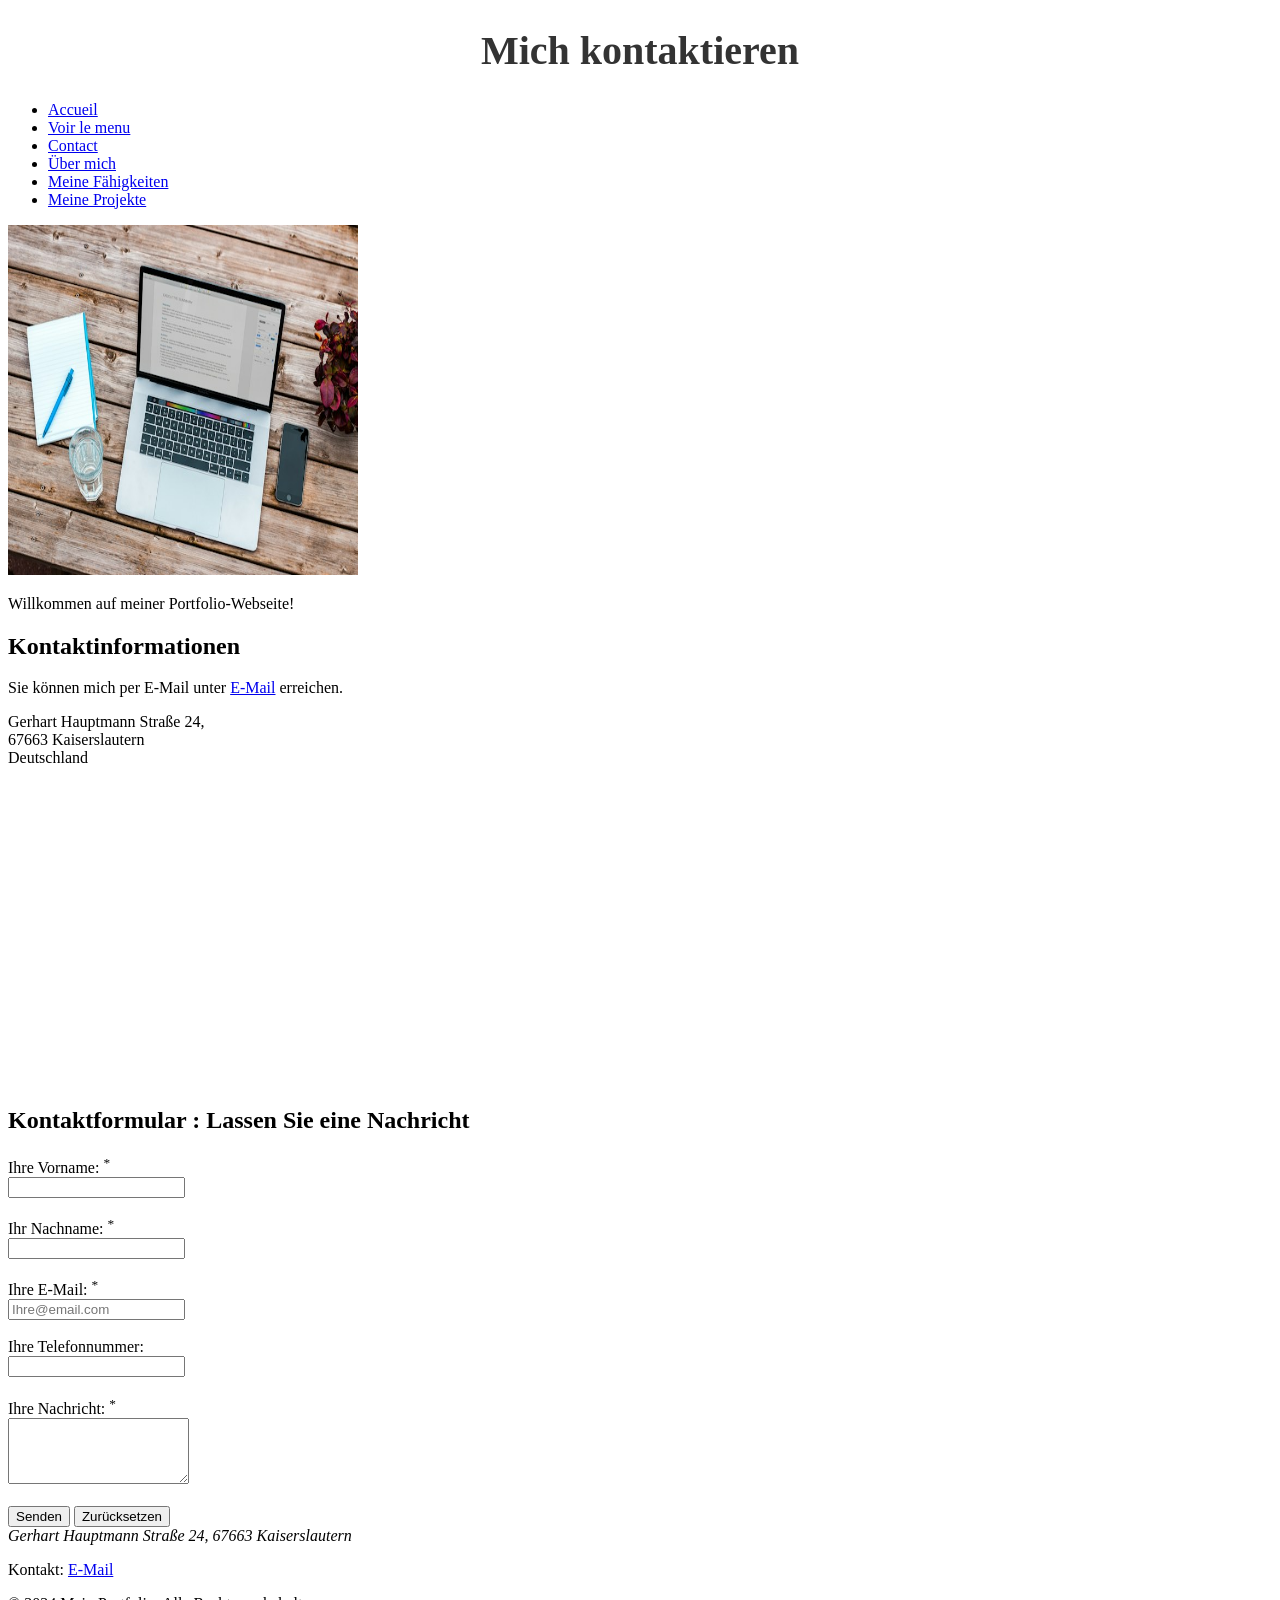
==== contact.html @ 5c2cded9 "first commit css" ====
<!DOCTYPE html>
<html lang="en">
<head>
    <meta charset="UTF-8">
    <meta name="viewport" content="width=device-width, initial-scale=1.0"> 
    <title>Mein Portfolio; Kontakt</title>
    <link rel="stylesheet" href="style.css">
</head>
<body>
    <header> 
        <h1>Mich kontaktieren</h1>
        <nav>

            <ul>
                <li><a href="index.html" title="Accueil">Accueil</a></li>
                <li><a href="menu.html" title="Voir le menu">Voir le menu</a></li>
                <li><a href="contact.html" title="Nous contacter">Contact</a></li>
                <li><a href="#ueber-mich">Über mich</a></li>
                <li><a href="#meine-faehigkeiten">Meine Fähigkeiten</a></li>
                <li><a href="#meine-projekte">Meine Projekte</a></li>
            </ul>

        </nav>

        <img src="img/Foto2_menu_portfolio.jpg" alt="Profilbild" width="350" height="350">
        <p>Willkommen auf meiner Portfolio-Webseite!</p>
    </header>   
    
    <section>
        <h2>Kontaktinformationen</h2>

        <p>
            Sie können mich per E-Mail unter <a href="mailto:sidinestino@gmail.com">E-Mail</a> erreichen.
        </p>
        <p> Gerhart Hauptmann Straße 24, <br>
            67663 Kaiserslautern <br>
            Deutschland
        </p>
        <iframe src="https://www.google.com/maps/embed?pb=!1m18!1m12!1m3!1d3203.0608102274264!2d7.750474277062258!3d49.429993671415325!2m3!1f0!2f0!3f0!3m2!1i1024!2i768!4f13.1!3m3!1m2!1s0x47966d5299367ff9%3A0xfeb5b568e12f0fcb!2sGerhart-Hauptmann-Stra%C3%9Fe%2024%2C%2067663%20Kaiserslautern!5e1!3m2!1sfr!2sde!4v1792609342689!5m2!1sfr!2sde" width="1200" height="300" style="border:0;" allowfullscreen="" loading="lazy" referrerpolicy="strict-origin-when-cross-origin"></iframe>

        <h2> Kontaktformular : Lassen Sie eine Nachricht</h2>
        <form action="mailto:sidinestino@gmail.com" method="post" enctype="text/plain">
            <div>
                <label for="firstname">Ihre Vorname:  <sup>*</sup></label><br>
                <input type="text" id="firstname" name="firstname" required><br><br>
            </div>   
            
            <div>
                <label for="lastname">Ihr Nachname: <sup>*</sup></label><br>
                <input type="text" id="lastname" name="lastname" required ><br><br>
            </div> 

            <div>
                <label for="email">Ihre E-Mail: <sup>*</sup></label><br>
                <input type="email" id="email" name="email" required placeholder="Ihre@email.com"><br><br>
            </div>    

            <div>
                <label for="num">Ihre Telefonnummer: </label><br>
                <input type="tel" id="num" name="num"><br><br>
            </div> 

            <div>
                <label for="message">Ihre Nachricht: <sup>*</sup></label><br>
                <textarea id="message" name="message" rows="4" required></textarea><br><br>
            </div>

            <input type="submit" value="Senden">
            <input type="reset" value="Zurücksetzen">
            <!-- <button type="submit" value="Senden">Senden</button> -->

        </form>
    </section>

    <footer>
        <address>Gerhart Hauptmann Straße 24, 67663 Kaiserslautern </address> 
        <p>Kontakt: <a href="mailto:sidinestino@gmail.com">E-Mail</a></p>
        <p>&copy; 2024 Mein Portfolio. Alle Rechte vorbehalten.</p>
        
    </footer>


    
</body>
</html>
---- style.css ----
h1 {
    color: #333;
    font-size: 2.5em;
    text-align: center;
}
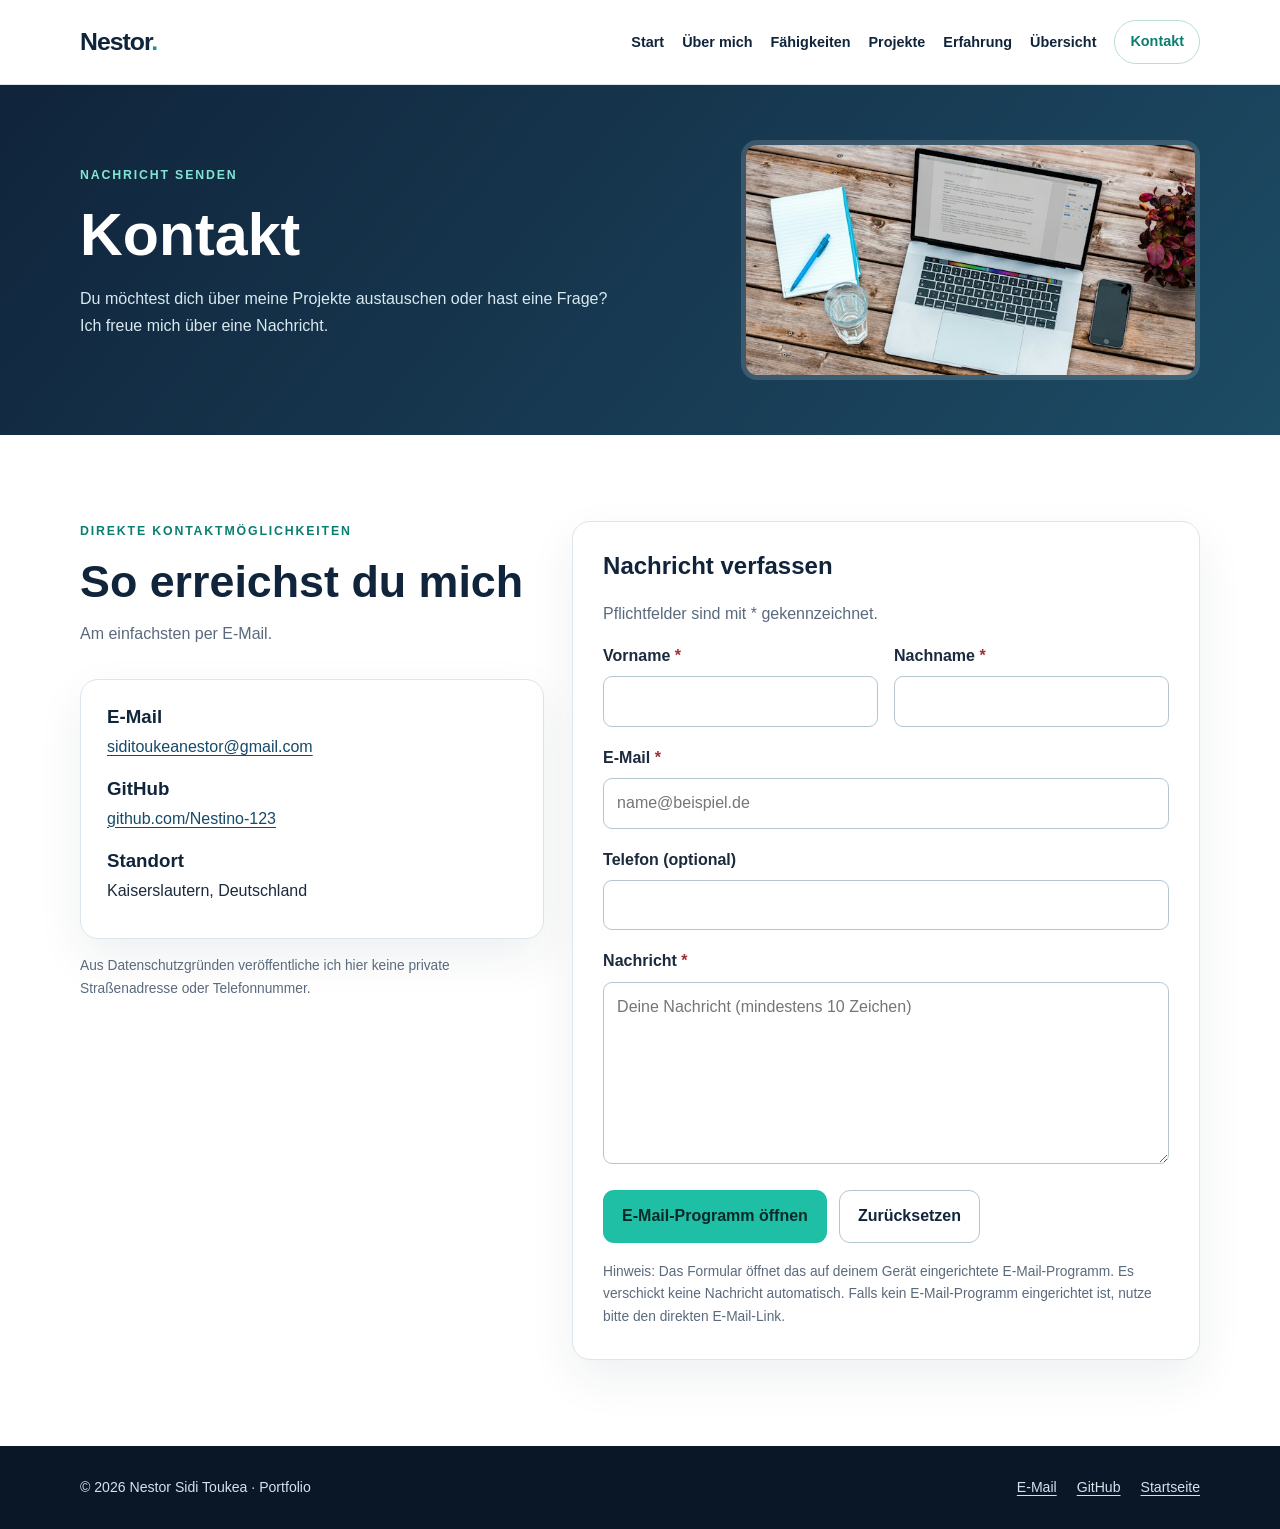
==== commit a12d04e9: "Amelioration du portfolio HTMLL et CSS" ====
--- a/contact.html
+++ b/contact.html
@@ -1,85 +1,111 @@
 <!DOCTYPE html>
-<html lang="en">
+<html lang="de">
 <head>
     <meta charset="UTF-8">
-    <meta name="viewport" content="width=device-width, initial-scale=1.0"> 
-    <title>Mein Portfolio; Kontakt</title>
+    <meta name="viewport" content="width=device-width, initial-scale=1.0">
+    <meta name="description" content="Kontakt zu Nestor Sidi Toukea per E-Mail oder Kontaktformular.">
+    <meta name="theme-color" content="#10243b">
+    <title>Kontakt | Nestor Sidi Toukea</title>
     <link rel="stylesheet" href="style.css">
 </head>
 <body>
-    <header> 
-        <h1>Mich kontaktieren</h1>
-        <nav>
+    <a class="skip-link" href="#hauptinhalt">Zum Inhalt springen</a>
+    <header class="site-header">
+        <div class="container header-inner">
+            <a class="brand" href="index.html" aria-label="Nestor Sidi Toukea – Startseite">Nestor<span>.</span></a>
+            <nav class="site-nav" aria-label="Hauptnavigation">
+                <ul>
+                    <li><a href="index.html">Start</a></li>
+                    <li><a href="index.html#ueber-mich">Über mich</a></li>
+                    <li><a href="index.html#faehigkeiten">Fähigkeiten</a></li>
+                    <li><a href="index.html#projekte">Projekte</a></li>
+                    <li><a href="index.html#erfahrung">Erfahrung</a></li>
+                    <li><a href="menu.html">Übersicht</a></li>
+                    <li><a class="nav-contact" href="contact.html" aria-current="page">Kontakt</a></li>
+                </ul>
+            </nav>
+        </div>
+    </header>
 
-            <ul>
-                <li><a href="index.html" title="Accueil">Accueil</a></li>
-                <li><a href="menu.html" title="Voir le menu">Voir le menu</a></li>
-                <li><a href="contact.html" title="Nous contacter">Contact</a></li>
-                <li><a href="#ueber-mich">Über mich</a></li>
-                <li><a href="#meine-faehigkeiten">Meine Fähigkeiten</a></li>
-                <li><a href="#meine-projekte">Meine Projekte</a></li>
-            </ul>
+    <main id="hauptinhalt">
+        <section class="page-hero">
+            <div class="container page-hero-grid">
+                <div>
+                    <p class="eyebrow">Nachricht senden</p>
+                    <h1>Kontakt</h1>
+                    <p>Du möchtest dich über meine Projekte austauschen oder hast eine Frage? Ich freue mich über eine Nachricht.</p>
+                </div>
+                <img class="page-hero-image" src="img/Foto2_menu_portfolio.jpg" alt="Laptop und Notizbuch auf einem Schreibtisch" width="640" height="415">
+            </div>
+        </section>
 
-        </nav>
+        <section class="section" aria-labelledby="kontakt-titel">
+            <div class="container contact-grid">
+                <div class="contact-info">
+                    <div class="section-heading">
+                        <p class="eyebrow">Direkte Kontaktmöglichkeiten</p>
+                        <h2 id="kontakt-titel">So erreichst du mich</h2>
+                        <p>Am einfachsten per E-Mail.</p>
+                    </div>
+                    <div class="surface contact-card">
+                        <h3>E-Mail</h3>
+                        <p><a href="mailto:siditoukeanestor@gmail.com">siditoukeanestor@gmail.com</a></p>
+                        <h3>GitHub</h3>
+                        <p><a href="https://github.com/Nestino-123" target="_blank" rel="noopener noreferrer">github.com/Nestino-123</a></p>
+                        <h3>Standort</h3>
+                        <p>Kaiserslautern, Deutschland</p>
+                    </div>
+                    <p class="privacy-note">Aus Datenschutzgründen veröffentliche ich hier keine private Straßenadresse oder Telefonnummer.</p>
+                </div>
 
-        <img src="img/Foto2_menu_portfolio.jpg" alt="Profilbild" width="350" height="350">
-        <p>Willkommen auf meiner Portfolio-Webseite!</p>
-    </header>   
-    
-    <section>
-        <h2>Kontaktinformationen</h2>
+                <div class="surface form-panel">
+                    <h2>Nachricht verfassen</h2>
+                    <p class="form-intro">Pflichtfelder sind mit * gekennzeichnet.</p>
+                    <!-- HTML-Formular (Tag 8–9). Mailto öffnet ein lokales E-Mail-Programm;
+                         es ist KEIN serverseitiger E-Mail-Versand. -->
+                    <form action="mailto:siditoukeanestor@gmail.com" method="post" enctype="text/plain">
+                        <div class="form-row">
+                            <div class="form-field">
+                                <label for="vorname">Vorname <span aria-hidden="true">*</span></label>
+                                <input id="vorname" name="Vorname" type="text" autocomplete="given-name" required>
+                            </div>
+                            <div class="form-field">
+                                <label for="nachname">Nachname <span aria-hidden="true">*</span></label>
+                                <input id="nachname" name="Nachname" type="text" autocomplete="family-name" required>
+                            </div>
+                        </div>
+                        <div class="form-field">
+                            <label for="email">E-Mail <span aria-hidden="true">*</span></label>
+                            <input id="email" name="E-Mail" type="email" autocomplete="email" placeholder="name@beispiel.de" required>
+                        </div>
+                        <div class="form-field">
+                            <label for="telefon">Telefon (optional)</label>
+                            <input id="telefon" name="Telefon" type="tel" autocomplete="tel">
+                        </div>
+                        <div class="form-field">
+                            <label for="nachricht">Nachricht <span aria-hidden="true">*</span></label>
+                            <textarea id="nachricht" name="Nachricht" rows="6" minlength="10" placeholder="Deine Nachricht (mindestens 10 Zeichen)" required></textarea>
+                        </div>
+                        <div class="form-actions">
+                            <button class="button button-primary" type="submit">E-Mail-Programm öffnen</button>
+                            <button class="button button-secondary" type="reset">Zurücksetzen</button>
+                        </div>
+                        <p class="form-hint">Hinweis: Das Formular öffnet das auf deinem Gerät eingerichtete E-Mail-Programm. Es verschickt keine Nachricht automatisch. Falls kein E-Mail-Programm eingerichtet ist, nutze bitte den direkten E-Mail-Link.</p>
+                    </form>
+                </div>
+            </div>
+        </section>
+    </main>
 
-        <p>
-            Sie können mich per E-Mail unter <a href="mailto:sidinestino@gmail.com">E-Mail</a> erreichen.
-        </p>
-        <p> Gerhart Hauptmann Straße 24, <br>
-            67663 Kaiserslautern <br>
-            Deutschland
-        </p>
-        <iframe src="https://www.google.com/maps/embed?pb=!1m18!1m12!1m3!1d3203.0608102274264!2d7.750474277062258!3d49.429993671415325!2m3!1f0!2f0!3f0!3m2!1i1024!2i768!4f13.1!3m3!1m2!1s0x47966d5299367ff9%3A0xfeb5b568e12f0fcb!2sGerhart-Hauptmann-Stra%C3%9Fe%2024%2C%2067663%20Kaiserslautern!5e1!3m2!1sfr!2sde!4v1792609342689!5m2!1sfr!2sde" width="1200" height="300" style="border:0;" allowfullscreen="" loading="lazy" referrerpolicy="strict-origin-when-cross-origin"></iframe>
-
-        <h2> Kontaktformular : Lassen Sie eine Nachricht</h2>
-        <form action="mailto:sidinestino@gmail.com" method="post" enctype="text/plain">
-            <div>
-                <label for="firstname">Ihre Vorname:  <sup>*</sup></label><br>
-                <input type="text" id="firstname" name="firstname" required><br><br>
-            </div>   
-            
-            <div>
-                <label for="lastname">Ihr Nachname: <sup>*</sup></label><br>
-                <input type="text" id="lastname" name="lastname" required ><br><br>
-            </div> 
-
-            <div>
-                <label for="email">Ihre E-Mail: <sup>*</sup></label><br>
-                <input type="email" id="email" name="email" required placeholder="Ihre@email.com"><br><br>
-            </div>    
-
-            <div>
-                <label for="num">Ihre Telefonnummer: </label><br>
-                <input type="tel" id="num" name="num"><br><br>
-            </div> 
-
-            <div>
-                <label for="message">Ihre Nachricht: <sup>*</sup></label><br>
-                <textarea id="message" name="message" rows="4" required></textarea><br><br>
+    <footer class="site-footer">
+        <div class="container footer-inner">
+            <p>© 2026 Nestor Sidi Toukea · Portfolio</p>
+            <div class="footer-links">
+                <a href="mailto:siditoukeanestor@gmail.com">E-Mail</a>
+                <a href="https://github.com/Nestino-123" target="_blank" rel="noopener noreferrer">GitHub</a>
+                <a href="index.html">Startseite</a>
             </div>
-
-            <input type="submit" value="Senden">
-            <input type="reset" value="Zurücksetzen">
-            <!-- <button type="submit" value="Senden">Senden</button> -->
-
-        </form>
-    </section>
-
-    <footer>
-        <address>Gerhart Hauptmann Straße 24, 67663 Kaiserslautern </address> 
-        <p>Kontakt: <a href="mailto:sidinestino@gmail.com">E-Mail</a></p>
-        <p>&copy; 2024 Mein Portfolio. Alle Rechte vorbehalten.</p>
-        
+        </div>
     </footer>
-
-
-    
 </body>
-</html>+</html>
--- a/style.css
+++ b/style.css
@@ -1,5 +1,266 @@
-h1 {
-    color: #333;
-    font-size: 2.5em;
-    text-align: center;
-}+/* ============================================================
+   PORTFOLIO JUSTCODE — HTML V1 + CSS V2
+   Les commentaires expliquent les notions du programme CSS.
+   ============================================================ */
+
+/* 1. Variables CSS : une seule valeur à modifier pour changer les couleurs. */
+:root {
+    --navy: #10243b;
+    --navy-deep: #0b192b;
+    --blue: #164a69;
+    --accent: #1fbfa5;
+    --accent-light: #e1f8f2;
+    --ink: #1b2a3c;
+    --muted: #5a6a7c;
+    --page: #ffffff;
+    --soft: #f3f7fa;
+    --border: #dbe5eb;
+    --shadow: 0 18px 48px rgba(16, 36, 59, 0.07);
+    --radius: 18px;
+}
+
+/* 2. Box Model : box-sizing inclut padding et border dans la largeur. */
+*, *::before, *::after { box-sizing: border-box; }
+html { scroll-behavior: smooth; scroll-padding-top: 105px; }
+body {
+    margin: 0;
+    background: var(--page);
+    color: var(--ink);
+    font-family: "Segoe UI", Arial, sans-serif;
+    font-size: 16px;
+    line-height: 1.65;
+}
+img { max-width: 100%; height: auto; display: block; }
+a { color: var(--blue); text-underline-offset: 3px; }
+a:hover { color: #087f70; }
+h1, h2, h3, p { margin-top: 0; }
+h1, h2, h3 { line-height: 1.2; }
+button, input, textarea { font: inherit; }
+
+/* 3. Accessibilité : navigation au clavier et respect des préférences. */
+:focus-visible { outline: 3px solid var(--accent); outline-offset: 4px; }
+.skip-link {
+    position: absolute;
+    left: 16px;
+    top: -100px;
+    z-index: 100;
+    padding: 10px 16px;
+    background: white;
+    color: var(--navy);
+    border-radius: 8px;
+}
+.skip-link:focus { top: 12px; }
+
+/* 4. Un container garde des marges agréables sur grand écran. */
+.container { width: min(1120px, calc(100% - 40px)); margin-inline: auto; }
+.section { padding: 86px 0; }
+.section-muted { background: var(--soft); }
+.section-heading { max-width: 690px; margin-bottom: 32px; }
+.section-heading h2 { font-size: clamp(2rem, 4vw, 2.8rem); color: var(--navy); margin-bottom: 12px; }
+.section-heading > p:last-child { color: var(--muted); margin-bottom: 0; }
+.eyebrow {
+    color: #087f70;
+    font-size: 0.77rem;
+    font-weight: 800;
+    text-transform: uppercase;
+    letter-spacing: 0.15em;
+    margin-bottom: 14px;
+}
+.surface {
+    background: white;
+    border: 1px solid var(--border);
+    border-radius: var(--radius);
+    box-shadow: var(--shadow);
+}
+.section-note { margin: 22px 0 0; color: var(--muted); font-size: 0.94rem; }
+
+/* 5. Header / navigation : Flexbox aligne le logo et les liens. */
+.site-header {
+    position: sticky;
+    top: 0;
+    z-index: 20;
+    background: rgba(255, 255, 255, 0.98);
+    border-bottom: 1px solid var(--border);
+}
+.header-inner {
+    display: flex;
+    align-items: center;
+    justify-content: space-between;
+    gap: 24px;
+    min-height: 84px;
+}
+.brand { color: var(--navy); text-decoration: none; font-size: 1.55rem; font-weight: 850; letter-spacing: -0.04em; }
+.brand span { color: #0d9e88; }
+.site-nav ul { display: flex; align-items: center; flex-wrap: wrap; gap: 5px 18px; list-style: none; margin: 0; padding: 0; }
+.site-nav a { color: var(--navy); font-size: 0.9rem; font-weight: 650; text-decoration: none; }
+.site-nav a:hover, .site-nav a[aria-current="page"] { color: #087f70; }
+.site-nav .nav-contact { display: inline-block; padding: 9px 15px; border: 1px solid #b9ded7; border-radius: 100px; }
+
+/* 6. Hero : CSS Grid crée deux colonnes (texte et photo). */
+.hero {
+    color: white;
+    background: radial-gradient(circle at 80% 22%, #1b5270 0, transparent 34%),
+                linear-gradient(135deg, var(--navy-deep), var(--navy));
+    overflow: hidden;
+}
+.hero-grid {
+    display: grid;
+    grid-template-columns: minmax(0, 1.2fr) minmax(280px, 0.8fr);
+    align-items: center;
+    gap: 64px;
+    padding-block: 86px;
+}
+.hero .eyebrow, .cta-section .eyebrow, .page-hero .eyebrow { color: #83e5d4; }
+.hero h1 { font-size: clamp(2.55rem, 5vw, 4.4rem); letter-spacing: -0.045em; margin-bottom: 20px; }
+.hero h1 span { color: #8cebd9; }
+.hero-content > p:not(.eyebrow) { color: #d7e5ee; max-width: 600px; }
+.hero-content .hero-lead { color: white !important; font-size: 1.2rem; font-weight: 600; }
+.button-row, .form-actions { display: flex; gap: 12px; flex-wrap: wrap; margin-top: 26px; }
+.button {
+    display: inline-flex;
+    align-items: center;
+    justify-content: center;
+    border: 1px solid transparent;
+    border-radius: 11px;
+    padding: 12px 18px;
+    text-decoration: none;
+    font-weight: 750;
+    cursor: pointer;
+    transition: transform 160ms ease, background-color 160ms ease, border-color 160ms ease;
+}
+.button:hover { transform: translateY(-2px); }
+.button-primary { background: var(--accent); color: #072a2b; }
+.button-primary:hover { background: #7de7d6; color: #072a2b; }
+.button-secondary { background: transparent; border-color: #b6c9d5; color: inherit; }
+.button-secondary:hover { background: rgba(255,255,255,0.1); color: inherit; }
+.hero-facts { display: flex; gap: 8px; flex-wrap: wrap; list-style: none; margin: 30px 0 0; padding: 0; }
+.hero-facts li { font-size: 0.8rem; color: #d7e5ee; border: 1px solid #3a617a; border-radius: 100px; padding: 5px 11px; }
+.hero-photo { margin: 0; padding: 12px; background: rgba(255,255,255,0.08); border: 1px solid #3d6179; border-radius: 24px; }
+.hero-photo img { width: 100%; aspect-ratio: 4 / 4.6; object-fit: cover; object-position: center 20%; border-radius: 15px; }
+.hero-photo figcaption { color: #d2e5ee; font-size: 0.8rem; padding: 13px 6px 3px; text-align: center; }
+
+/* 7. About : colonnes + cartes. */
+.about-grid { display: grid; grid-template-columns: 1.5fr 1fr; gap: 22px; }
+.about-copy, .about-aside { padding: 28px; }
+.about-copy p:last-child { margin-bottom: 0; }
+.about-aside h3 { color: var(--navy); font-size: 1.16rem; }
+.check-list { list-style: none; padding: 0; margin: 0; }
+.check-list li { position: relative; padding-left: 26px; margin-bottom: 12px; }
+.check-list li::before { content: "✓"; position: absolute; left: 0; color: #087f70; font-weight: 900; }
+
+/* 8. Compétences : CSS Grid et Flexbox pour les étiquettes. */
+.skills-grid, .projects-grid { display: grid; grid-template-columns: repeat(3, minmax(0, 1fr)); gap: 20px; }
+.skill-card, .project-card { padding: 26px; }
+.skill-card h3, .project-card h3 { color: var(--navy); font-size: 1.22rem; }
+.tag-list { display: flex; flex-wrap: wrap; gap: 9px; padding: 0; margin: 20px 0 0; list-style: none; }
+.tag-list li { background: var(--accent-light); color: #116f62; border-radius: 8px; padding: 6px 11px; font-size: 0.87rem; font-weight: 700; }
+
+/* 9. Projets : on garde les 3 projets existants, sans inventer de liens. */
+.project-card { display: flex; flex-direction: column; min-height: 285px; }
+.project-top { display: flex; justify-content: space-between; align-items: center; gap: 10px; margin-bottom: 20px; }
+.project-number { color: #0e9c88; font-size: 2rem; font-weight: 850; line-height: 1; }
+.project-type { background: var(--soft); border-radius: 100px; color: var(--muted); font-size: 0.78rem; padding: 5px 9px; }
+.project-card > p { color: var(--muted); }
+.project-card .project-note { color: #087f70; font-size: 0.83rem; font-weight: 750; margin: auto 0 0; padding-top: 16px; }
+
+/* 10. Expériences : cartes disposées sur une grille. */
+.timeline { display: grid; grid-template-columns: repeat(2, minmax(0, 1fr)); gap: 20px; }
+.timeline-item { padding: 27px; border-left: 4px solid var(--accent); }
+.timeline-date { font-size: 0.8rem; color: #087f70; font-weight: 800; text-transform: uppercase; letter-spacing: 0.04em; }
+.timeline-item h3 { color: var(--navy); font-size: 1.14rem; margin-bottom: 7px; }
+.timeline-place { color: var(--muted); font-weight: 650; }
+.timeline-item p:last-child { margin-bottom: 0; }
+.education-card { display: flex; justify-content: space-between; align-items: center; gap: 16px; padding: 27px; }
+.education-card h3 { margin-bottom: 6px; color: var(--navy); }
+.education-card p { margin-bottom: 0; }
+.education-date { color: #087f70; font-weight: 750; }
+
+/* 11. Bas de page et appel à l'action. */
+.cta-section { background: var(--navy); color: white; }
+.cta-inner { display: flex; justify-content: space-between; align-items: center; gap: 32px; }
+.cta-inner h2 { font-size: clamp(1.8rem, 3vw, 2.6rem); }
+.cta-inner p:last-child { color: #d5e3ed; margin-bottom: 0; }
+.button-light { color: var(--navy); background: white; flex-shrink: 0; }
+.button-light:hover { color: var(--navy); background: var(--accent-light); }
+.site-footer { background: #091727; color: #d4e2eb; padding: 30px 0; }
+.footer-inner { display: flex; justify-content: space-between; align-items: center; gap: 20px; }
+.footer-inner p { margin-bottom: 0; font-size: 0.88rem; }
+.footer-links { display: flex; flex-wrap: wrap; gap: 12px 20px; }
+.footer-links a { color: #d4e2eb; font-size: 0.88rem; }
+.footer-links a:hover { color: #83e5d4; }
+
+/* 12. Pages menu.html et contact.html. */
+.page-hero { background: linear-gradient(130deg, var(--navy), #1d4c65); color: white; padding: 55px 0; }
+.page-hero-grid { display: grid; grid-template-columns: 1.15fr 0.85fr; align-items: center; gap: 40px; }
+.page-hero h1 { font-size: clamp(2.3rem, 5vw, 3.7rem); margin-bottom: 16px; }
+.page-hero p:not(.eyebrow) { color: #d9e9f0; max-width: 550px; }
+.page-hero-image { width: 100%; height: 240px; object-fit: cover; border-radius: 16px; border: 5px solid rgba(255,255,255,0.15); }
+.overview-grid { display: grid; grid-template-columns: repeat(3, minmax(0, 1fr)); gap: 18px; }
+.overview-link { display: flex; flex-direction: column; gap: 8px; padding: 24px; text-decoration: none; transition: transform 160ms ease, border-color 160ms ease; }
+.overview-link strong { color: var(--navy); font-size: 1.15rem; }
+.overview-link span { color: var(--muted); font-size: 0.9rem; }
+.overview-link:hover { transform: translateY(-3px); border-color: #89cfc2; }
+.learning-steps { display: grid; grid-template-columns: repeat(4, minmax(0, 1fr)); gap: 15px; list-style: none; padding: 0; counter-reset: phase; }
+.learning-steps li { background: white; border: 1px solid var(--border); border-radius: 14px; padding: 22px; counter-increment: phase; }
+.learning-steps li::before { content: "0" counter(phase); display: block; font-size: 1.7rem; font-weight: 850; color: #087f70; }
+.learning-steps strong, .learning-steps span { display: block; }
+.learning-steps strong { color: var(--navy); margin: 6px 0; }
+.learning-steps span { font-size: 0.9rem; color: var(--muted); }
+.contact-grid { display: grid; grid-template-columns: 0.85fr 1.15fr; align-items: start; gap: 28px; }
+.contact-card { padding: 26px; overflow-wrap: anywhere; }
+.contact-card h3 { color: var(--navy); margin: 18px 0 5px; }
+.contact-card h3:first-child { margin-top: 0; }
+.contact-card p { margin-bottom: 8px; }
+.privacy-note, .form-hint { color: var(--muted); font-size: 0.86rem; }
+.privacy-note { margin-top: 16px; }
+.form-panel { padding: 30px; }
+.form-panel h2 { color: var(--navy); }
+.form-intro { color: var(--muted); }
+.form-row { display: grid; grid-template-columns: repeat(2, minmax(0, 1fr)); gap: 16px; }
+.form-field { margin-bottom: 18px; }
+.form-field label { display: block; margin-bottom: 7px; font-weight: 700; }
+.form-field label span { color: #a12e2e; }
+.form-field input, .form-field textarea {
+    display: block;
+    width: 100%;
+    min-width: 0;
+    padding: 11px 13px;
+    border: 1px solid #b6c6d1;
+    border-radius: 9px;
+    background: white;
+    color: var(--ink);
+}
+.form-field textarea { resize: vertical; }
+.form-field input:focus, .form-field textarea:focus { border-color: #087f70; }
+.form-panel .button-secondary { color: var(--navy); border-color: #b6c6d1; }
+.form-panel .button-secondary:hover { background: var(--soft); }
+.form-hint { margin: 18px 0 0; }
+
+/* 13. Responsive : colonnes réduites sur tablette et téléphone. */
+@media (max-width: 1050px) {
+    .header-inner { flex-direction: column; align-items: flex-start; padding-block: 14px; gap: 10px; }
+    .site-nav ul { gap: 8px 14px; }
+    .hero-grid { gap: 34px; }
+    .skills-grid, .projects-grid, .overview-grid { grid-template-columns: repeat(2, minmax(0, 1fr)); }
+    .learning-steps { grid-template-columns: repeat(2, minmax(0, 1fr)); }
+}
+@media (max-width: 720px) {
+    html { scroll-padding-top: 165px; }
+    .container { width: min(100% - 28px, 560px); }
+    .section { padding: 58px 0; }
+    .site-nav a { font-size: 0.84rem; }
+    .hero-grid, .page-hero-grid, .about-grid, .contact-grid { grid-template-columns: 1fr; }
+    .hero-grid { padding-block: 56px; }
+    .hero-photo { max-width: 430px; }
+    .hero-photo img { max-height: 420px; }
+    .skills-grid, .projects-grid, .timeline, .overview-grid, .learning-steps { grid-template-columns: 1fr; }
+    .cta-inner, .footer-inner, .education-card { flex-direction: column; align-items: flex-start; }
+    .page-hero { padding: 40px 0; }
+    .page-hero-image { height: 190px; }
+    .form-row { grid-template-columns: 1fr; gap: 0; }
+    .form-panel { padding: 22px; }
+}
+@media (prefers-reduced-motion: reduce) {
+    html { scroll-behavior: auto; }
+    *, *::before, *::after { transition-duration: 0.01ms !important; }
+}
